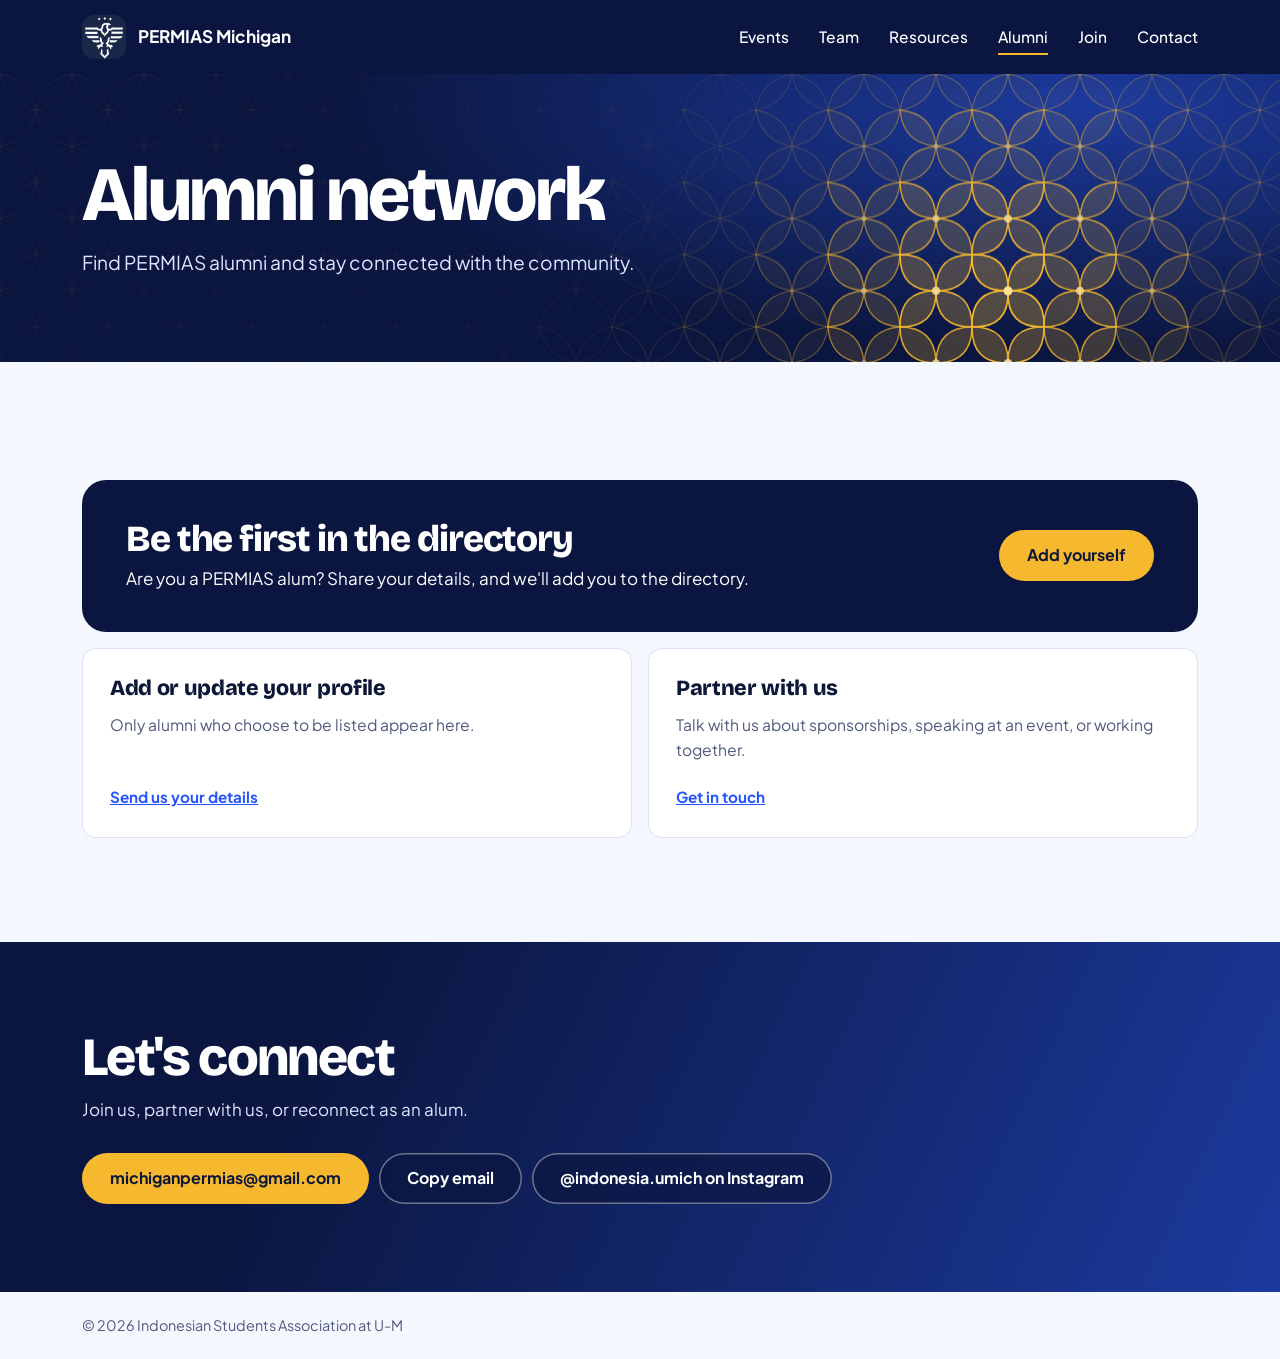
==== alumni.html @ 63d8edb1 "Use navy ICF card and add more banner photos Co-Authored-By: Claude Opus 5.5 <noreply@anthropic.com>" ====
<!doctype html>
<html lang="en">
<head>
<meta charset="utf-8">
<meta name="viewport" content="width=device-width, initial-scale=1">
<title>Alumni | PERMIAS Michigan</title>
<meta name="description" content="Find PERMIAS Michigan alumni and stay connected with the Indonesian Students Association at the University of Michigan.">
<link rel="canonical" href="https://permias-michigan.github.io/alumni.html">
<meta name="theme-color" content="#0B1640">
<meta property="og:type" content="website">
<meta property="og:site_name" content="PERMIAS Michigan">
<meta property="og:title" content="Alumni | PERMIAS Michigan">
<meta property="og:description" content="Find PERMIAS alumni and stay connected.">
<meta property="og:url" content="https://permias-michigan.github.io/alumni.html">
<meta property="og:image" content="https://permias-michigan.github.io/assets/og.jpg">
<meta property="og:image:width" content="1200">
<meta property="og:image:height" content="630">
<meta name="twitter:card" content="summary_large_image">
<link rel="icon" href="assets/favicon.png">
<link rel="preconnect" href="https://fonts.googleapis.com">
<link rel="preconnect" href="https://fonts.gstatic.com" crossorigin>
<link href="https://fonts.googleapis.com/css2?family=Bricolage+Grotesque:opsz,wght@12..96,600;12..96,800&family=Plus+Jakarta+Sans:wght@400;500;700&display=swap" rel="stylesheet">
<link rel="stylesheet" href="css/styles.css?v=20261104g">
</head>
<body data-page="alumni">
<a class="skip" href="#main">Skip to content</a>
<header id="bar" class="bar"></header>
<main id="main">
<section class="page-head" data-batik><div class="wrap"><h1>Alumni network</h1><p>Find PERMIAS alumni and stay connected with the community.</p></div></section>
<section class="wrap sec">
  <div id="alumni-tools" class="alumni-tools reveal">
    <label>Search<input id="alumni-search" type="search" placeholder="Name, field, company, or city"></label>
    <label>Graduation year<select id="alumni-year"><option value="">All years</option></select></label>
  </div>
  <p id="alumni-count" class="note" aria-live="polite"></p>
  <ul id="alumni-list" class="alumni-list"></ul>
  <div id="alumni-empty" class="join-row reveal" hidden>
    <div><h2>Be the first in the directory</h2><p>Are you a PERMIAS alum? Share your details, and we'll add you to the directory.</p></div>
    <a id="alumni-add-first" class="btn sun" href="#">Add yourself</a>
  </div>
  <div class="alumni-actions">
    <div class="res-card reveal"><h3>Add or update your profile</h3><p>Only alumni who choose to be listed appear here.</p><a id="alumni-add" class="c-go" href="#">Send us your details</a></div>
    <div class="res-card reveal"><h3>Partner with us</h3><p>Talk with us about sponsorships, speaking at an event, or working together.</p><a class="c-go" href="mailto:michiganpermias@gmail.com?subject=Partnering%20with%20PERMIAS%20Michigan">Get in touch</a></div>
  </div>
</section>
</main>
<footer id="site-foot"></footer>
<script src="js/content.js?v=20261104g"></script>
<script src="js/main.js?v=20261104g"></script>
</body>
</html>
---- css/styles.css ----
:root{--night:#0B1640;--navy:#142458;--blue:#2453FF;--gold:#F5B82E;--gold-ink:#8A6200;--paper:#F5F7FF;--line:#DDE3F5;--ink:#0D1738;--soft:#4F5A7E;--ease:cubic-bezier(.2,.75,.2,1);--batik:url("../assets/kawung.svg")}
@view-transition{navigation:auto}
*{box-sizing:border-box}
html{scroll-behavior:smooth;scroll-padding-top:90px}
body{margin:0;background:var(--paper);color:var(--ink);font:400 1.0625rem/1.6 "Plus Jakarta Sans",system-ui,sans-serif;overflow-x:hidden}
img{display:block;max-width:100%}
a{color:inherit}
[hidden]{display:none!important}
:focus-visible{outline:3px solid var(--gold);outline-offset:3px}
h1,h2,h3,p,ul,ol,blockquote,figure{margin:0;padding:0}
ul,ol{list-style:none}
h1,h2,h3,.c-year,.card strong,.lead,blockquote{font-family:"Bricolage Grotesque","Plus Jakarta Sans",sans-serif}
.wrap{position:relative;max-width:1180px;margin-inline:auto;padding-inline:32px}
.sec{padding-block:104px}
.spaced{margin-top:88px}
.skip{position:absolute;left:-999px;background:var(--gold);padding:10px 16px;z-index:9}
.skip:focus{left:8px;top:8px}
.reveal{transition:opacity .75s var(--ease) var(--d,0ms),transform .75s var(--ease) var(--d,0ms)}
.js .reveal:not(.in){opacity:0;transform:translateY(26px)}

.bar{position:sticky;top:0;z-index:5;color:#fff;background:var(--night);transition:background .3s,box-shadow .3s}
.bar.scrolled{background:#0B1640f5;backdrop-filter:blur(14px);-webkit-backdrop-filter:blur(14px);box-shadow:0 8px 28px #0b164033}
.progress{position:absolute;left:0;right:0;bottom:0;height:2px;background:var(--gold);transform:scaleX(0);transform-origin:left}
.bar-in{display:flex;align-items:center;justify-content:space-between;min-height:74px}
.brand{display:flex;align-items:center;gap:12px;font-weight:700;font-size:1.08rem;text-decoration:none}
.brand img{width:44px;height:44px;border-radius:12px;transition:transform .5s var(--ease)}
.brand:hover img{transform:rotate(-6deg) scale(1.06)}
nav{display:flex;gap:30px}
nav a{position:relative;padding:8px 0;text-decoration:none;font-weight:500;font-size:.97rem}
nav a::after{content:"";position:absolute;left:0;right:0;bottom:2px;height:2px;background:var(--gold);transform:scaleX(0);transform-origin:right;transition:transform .35s var(--ease)}
nav a:hover::after,nav a[aria-current=page]::after{transform:scaleX(1);transform-origin:left}
.menu{display:none;padding:8px 18px;border:1px solid #ffffff55;border-radius:99px;background:none;color:#fff;font:inherit;font-weight:500;cursor:pointer}

.btn{position:relative;display:inline-block;overflow:hidden;padding:15px 28px;border:0;border-radius:99px;font:700 1rem/1.3 "Plus Jakarta Sans",sans-serif;text-decoration:none;text-align:center;cursor:pointer;transition:transform .3s var(--ease),box-shadow .3s,background .3s}
.btn:hover{transform:translateY(-3px)}
.sun{background:var(--gold);color:var(--ink)}
.sun:hover{box-shadow:0 12px 30px #f5b82e55}
.ghost{background:#0B1640b3;color:#fff;box-shadow:inset 0 0 0 1.5px #ffffff66}
.ghost:hover{background:#fff;color:var(--night)}
.blue{background:var(--blue);color:#fff}

.batik{position:absolute;inset:0;width:100%;height:100%;pointer-events:none}
.hero{position:relative;overflow:hidden;background:radial-gradient(90% 120% at 85% 20%,#1C3A9E 0,var(--night) 62%);color:#fff;touch-action:pan-y}
.hero-in{display:flex;flex-direction:column;justify-content:center;min-height:calc(100vh - 74px);max-height:900px;padding-block:80px}
.hero h1,p.hero-sub{text-shadow:0 2px 22px #0b1640d9}
h1{font-size:clamp(3rem,7.6vw,6.4rem);line-height:.98;font-weight:800;letter-spacing:-.035em}
.ln{display:block;overflow:hidden;padding-bottom:.08em}
.ln>span{display:block;animation:up 1s var(--ease) both}
.ln:nth-child(2)>span{animation-delay:.1s}
.ln:nth-child(3)>span{animation-delay:.2s}
@keyframes up{from{transform:translateY(105%)}}
.hero-sub{animation:fade 1s var(--ease) .45s both}
@keyframes fade{from{opacity:0;transform:translateY(16px)}}
p.hero-sub{max-width:46ch;margin-top:26px;font-size:1.2rem;color:#DDE5FF}
.actions{display:flex;flex-wrap:wrap;gap:12px;margin-top:36px}

.marquee{overflow:hidden;background:var(--gold);color:var(--ink)}
.track{display:flex;width:max-content;animation:slide 34s linear infinite}
.marquee:hover .track{animation-play-state:paused}
.track>div{display:flex}
.track span{display:flex;align-items:center;gap:40px;padding:15px 0 15px 40px;font:600 1.15rem "Bricolage Grotesque",sans-serif;white-space:nowrap}
.track span::after{content:"";width:22px;height:22px;background:url("../assets/kawung-blue.svg") center/44px;border-radius:50%}
@keyframes slide{to{transform:translateX(-50%)}}

h2{font-size:clamp(2rem,4.2vw,3.4rem);line-height:1.05;font-weight:800;letter-spacing:-.03em;margin-bottom:30px}
.intro{display:grid;grid-template-columns:1fr 1.2fr;gap:60px;align-items:start}
.intro h2{margin:0}
.intro p{color:var(--soft)}
.spot{position:relative;isolation:isolate;transform:var(--tilt,none);transition:transform .25s ease-out,box-shadow .3s,border-color .3s,opacity .75s var(--ease),translate .75s}
.spot::before{content:"";position:absolute;inset:0;z-index:-1;border-radius:inherit;background:var(--batik) center/64px;opacity:0;transition:opacity .3s;-webkit-mask-image:radial-gradient(190px at var(--mx,50%) var(--my,50%),#000,transparent);mask-image:radial-gradient(190px at var(--mx,50%) var(--my,50%),#000,transparent)}
.spot:hover::before{opacity:.75}

.festival{background:var(--night);color:#fff}
.fest-head{margin-bottom:44px}
.fest-head h2{margin-bottom:10px}
.tag{display:inline-block;margin-bottom:16px;padding:5px 14px;border-radius:99px;box-shadow:inset 0 0 0 1px #ffffff55;color:#fff!important;font-weight:500!important;font-size:.9rem!important}
.fest-actions{display:flex;flex-wrap:wrap;gap:12px;margin-top:36px}
.fest-actions .btn{margin:0}
.fest-head p{color:var(--gold);font-weight:700;font-size:1.12rem}
.festival .btn{margin-top:36px}
.stepper{--on:var(--gold);--muted:#ffffff2e;--dim:#BCC8EE;--box:#ffffff0d}
.light .stepper{--on:var(--blue);--muted:var(--line);--dim:var(--soft);--box:#fff}
.steps{position:relative;display:flex;gap:0;overflow-x:auto;scrollbar-width:none;padding-top:8px}
.steps::-webkit-scrollbar{display:none}
.steps::before,.fill{content:"";position:absolute;left:10%;width:80%;top:17px;height:2px;background:var(--muted)}
.fill{z-index:1;background:var(--on);transform:scaleX(var(--p,0));transform-origin:left;transition:transform .6s var(--ease)}
.step{position:relative;z-index:2;flex:1 0 150px;padding:30px 12px 18px;border:0;background:none;color:inherit;font:inherit;text-align:center;cursor:pointer}
.step::before{content:"";position:absolute;left:50%;top:0;width:20px;height:20px;margin-left:-10px;border-radius:50%;background:var(--night);box-shadow:inset 0 0 0 2px var(--muted);transition:background .3s,box-shadow .3s,transform .3s var(--ease)}
.light .step::before{background:var(--paper)}
.step.done::before{background:var(--on);box-shadow:none}
.step[aria-selected=true]::before{transform:scale(1.35);box-shadow:0 0 0 6px color-mix(in srgb,var(--on) 25%,transparent)}
.step:hover::before{transform:scale(1.25)}
.step time{display:block;font-weight:700;font-size:.92rem;color:var(--on)}
.step span{display:block;margin-top:3px;font-weight:500;font-size:.95rem;line-height:1.3;color:var(--dim);transition:color .2s}
.step[aria-selected=true] span,.step:hover span{color:inherit}
.panel{margin-top:18px;padding:38px 42px;min-height:186px;border-radius:24px;background:var(--box);box-shadow:inset 0 0 0 1px var(--muted)}
.panel-in{animation:fade .5s var(--ease) both}
.panel h3{font-size:clamp(1.6rem,3vw,2.3rem);line-height:1.1;font-weight:800;letter-spacing:-.02em}
.where{margin:8px 0 10px;font-weight:700;color:var(--on)}
.light .where{color:var(--blue)}
.panel p:last-child{max-width:62ch;color:var(--dim)}

.page-head{position:relative;overflow:hidden;background:radial-gradient(90% 130% at 85% 10%,#1C3A9E 0,var(--night) 65%);color:#fff;touch-action:pan-y}
.page-head .wrap{padding-block:84px}
.page-head h1{max-width:18ch;font-size:clamp(2.7rem,6vw,5rem);animation:fade .9s var(--ease) both}
.page-head p{margin-top:14px;max-width:50ch;font-size:1.2rem;color:#DDE5FF;animation:fade .9s var(--ease) .12s both}
.page-head p:empty{display:none}
.back{display:inline-block;margin-bottom:18px;font-weight:700;color:var(--gold)}
.facts{display:flex;flex-wrap:wrap;gap:10px;margin-top:24px;animation:fade .9s var(--ease) .22s both}
.facts li{padding:7px 16px;border-radius:99px;background:#ffffff14;box-shadow:inset 0 0 0 1px #ffffff40;font-weight:500;font-size:.94rem}
.note{color:var(--soft)}
.past-head{margin:88px 0 30px}
.past-head h2{margin:0}
.filters{display:flex;flex-wrap:wrap;gap:8px}
.chip{padding:9px 18px;border:1px solid var(--line);border-radius:99px;background:#fff;color:var(--ink);font:500 .95rem "Plus Jakarta Sans",sans-serif;cursor:pointer;transition:background .25s,color .25s,border-color .25s}
.chip:hover{border-color:var(--blue)}
.chip[aria-pressed=true]{background:var(--night);border-color:var(--night);color:#fff}
.cards{display:grid;grid-template-columns:repeat(3,1fr);gap:18px}
.cards .wide{grid-column:span 2}
.cards .full{grid-column:1/-1}
.two-up{grid-template-columns:repeat(2,1fr)}
.two-up .card{min-height:190px}
.two-up .wide .card{min-height:320px}
.two-up li:not(.wide) .card strong{margin-top:auto}
.card{display:flex;flex-direction:column;height:100%;min-height:300px;padding:30px;border-radius:24px;background:#fff;box-shadow:inset 0 0 0 1px var(--line);text-decoration:none;overflow:hidden}
.card::before{background-image:url("../assets/kawung-blue.svg")}
.card:hover{box-shadow:inset 0 0 0 1px var(--blue),0 22px 50px #0b164022}
.wide .card{background:var(--night);color:#fff;box-shadow:none}
.wide .card::before{background-image:var(--batik)}
.wide .card::after{content:"";position:absolute;inset:0;z-index:-2;background:var(--batik) right center/96px;opacity:.16;-webkit-mask-image:linear-gradient(90deg,transparent 35%,#000);mask-image:linear-gradient(90deg,transparent 35%,#000)}
.full .card{min-height:230px}
.wide .c-year{color:var(--gold)}
.wide .c-go{color:var(--gold)}
.card img{width:calc(100% + 60px);max-width:none;margin:-30px -30px 22px;height:200px;object-fit:cover;transition:transform .6s var(--ease)}
.card:hover img{transform:scale(1.05)}
.c-year{font-size:3.2rem;font-weight:800;letter-spacing:-.04em;line-height:1;margin-bottom:auto;padding-bottom:30px;color:var(--blue)}
.card strong{font-size:1.35rem;line-height:1.18;font-weight:800;letter-spacing:-.015em;margin-bottom:8px}
.wide .card strong{font-size:2rem}
.c-sum{font-size:.98rem;opacity:.86}
.c-go{margin-top:14px;font-weight:700;font-size:.95rem;color:var(--blue);transition:transform .3s var(--ease)}
.card:hover .c-go{transform:translateX(6px)}
.lead{max-width:30ch;font-size:clamp(1.6rem,3.2vw,2.5rem);line-height:1.15;font-weight:600;letter-spacing:-.02em;margin-bottom:28px}
.pills{display:flex;flex-wrap:wrap;gap:10px}
.pills li{padding:9px 18px;border-radius:99px;background:#fff;box-shadow:inset 0 0 0 1px var(--line);font-weight:500;font-size:.96rem;transition:transform .3s var(--ease),box-shadow .3s}
.pills li:hover{transform:translateY(-3px);box-shadow:inset 0 0 0 1px var(--blue)}
blockquote{position:relative;overflow:hidden;margin-top:52px;padding:64px 56px;border-radius:24px;background:var(--night);color:#fff;font-size:clamp(1.7rem,3.8vw,3rem);line-height:1.1;font-weight:800;letter-spacing:-.025em}
cite{position:relative;z-index:1;display:block;margin-top:18px;font:500 .95rem/1.4 "Plus Jakarta Sans",sans-serif;letter-spacing:0;color:var(--gold)}
.gallery{display:grid;grid-template-columns:repeat(auto-fill,minmax(250px,1fr));gap:14px}
.gallery button{position:relative;display:block;width:100%;padding:0;border:0;background:none;cursor:zoom-in;border-radius:18px;overflow:hidden}
.gallery img{width:100%;aspect-ratio:4/3;object-fit:cover;transition:transform .6s var(--ease)}
.gallery button:hover img{transform:scale(1.06)}
.cap{position:absolute;left:10px;right:10px;bottom:10px;padding:6px 12px;border-radius:12px;background:#0b1640d9;color:#fff;font-size:.9rem;text-align:left;opacity:0;transform:translateY(6px);transition:opacity .3s,transform .3s}
.gallery button:hover .cap,.gallery button:focus-visible .cap{opacity:1;transform:none}
.viewer{width:min(1000px,94vw);max-height:94vh;padding:16px;border:0;border-radius:24px;background:#fff;color:var(--ink)}
.viewer[open]{animation:fade .35s var(--ease)}
.viewer::backdrop{background:#0B1640e8}
.viewer img{width:100%;max-height:72vh;object-fit:contain;border-radius:12px}
.swap{animation:fade .35s var(--ease)}
.viewer figcaption{margin-top:10px}
.v-ctl{display:flex;flex-wrap:wrap;gap:8px;margin-top:12px}
.v-ctl button{padding:9px 18px;border:1px solid var(--line);border-radius:99px;background:#fff;color:var(--ink);font:inherit;font-weight:500;cursor:pointer}
.v-ctl button:hover{border-color:var(--blue)}
.v-close{margin-left:auto}
.pager:empty{display:none}
.pager{display:flex;flex-wrap:wrap;gap:12px 28px;margin-top:72px;padding-top:26px;border-top:1px solid var(--line);font-weight:500}
.pager .next{margin-left:auto;font-weight:700;color:var(--blue)}
.people{display:grid;grid-template-columns:repeat(4,1fr);gap:18px}
.person{padding:18px 18px 24px;border-radius:24px;background:#fff;box-shadow:inset 0 0 0 1px var(--line)}
.person::before{background-image:url("../assets/kawung-blue.svg")}
.person:hover{box-shadow:inset 0 0 0 1px var(--blue),0 22px 50px #0b164022}
.avatar{position:relative;aspect-ratio:1;border-radius:16px;overflow:hidden;margin-bottom:16px;background:var(--night) var(--batik) center/72px;transition:background-size .7s var(--ease)}
.person:hover .avatar{background-size:92px}
.avatar img{width:100%;height:100%;object-fit:cover;transition:transform .6s var(--ease)}
.person:hover .avatar img{transform:scale(1.05)}
.person h3{font-size:1.35rem;line-height:1.2;font-weight:800;letter-spacing:-.015em}
.person .role{color:var(--blue);font-weight:700}
.person p{font-size:.95rem}
.join{display:flex;flex-direction:column;justify-content:flex-end;gap:6px;background:var(--night);color:#fff;box-shadow:none;padding:26px}
.join .btn{margin-top:14px}
.contact{position:relative;overflow:hidden;background:linear-gradient(115deg,var(--night) 25%,#1C3A9E);color:#fff;touch-action:pan-y}
.contact-in{display:flex;align-items:center;justify-content:space-between;gap:30px;flex-wrap:wrap;padding-block:88px}
.contact h2{margin-bottom:10px}
.contact p{color:#DDE5FF}
.contact-links{display:flex;flex-wrap:wrap;gap:10px}
.mail{overflow-wrap:anywhere}
.foot{padding-block:22px;color:var(--soft);font-size:.9rem}
.hero-photo{position:absolute;inset:0;width:100%;height:100%;object-fit:cover;animation:drift 18s ease-out both}
@keyframes drift{from{transform:scale(1.1)}}
.hero-shade{position:absolute;inset:0;background:linear-gradient(95deg,#0B1640f2 10%,#0B164099 50%,#0B164000 85%)}
.has-photo .batik{opacity:.28}
.wide .card img{height:340px;object-position:center 55%}
.paths-sec{padding-top:96px}
.paths{display:grid;grid-template-columns:repeat(3,1fr);gap:16px}
.path{position:relative;isolation:isolate;overflow:hidden;aspect-ratio:1;display:flex;flex-direction:column;padding:32px;border-radius:14px;background:var(--night);color:#fff;text-decoration:none;box-shadow:inset 0 0 0 1px #ffffff14;transition:background .35s,box-shadow .35s,translate .35s var(--ease),opacity .75s var(--ease) var(--d,0ms),transform .75s var(--ease) var(--d,0ms)}
.path::before{content:"";position:absolute;z-index:-1;inset:0;background:var(--batik) right bottom/76px;opacity:.55;-webkit-mask-image:radial-gradient(75% 75% at 100% 100%,#000,transparent);mask-image:radial-gradient(75% 75% at 100% 100%,#000,transparent);transition:opacity .4s,background-size .8s var(--ease)}
.path:hover,.path:focus-visible{background:var(--navy);translate:0 -6px;box-shadow:inset 0 0 0 1px var(--gold),0 22px 44px #0b164033}
.path:hover::before,.path:focus-visible::before{opacity:1;background-size:92px}
.path h3{font-size:clamp(1.7rem,2.6vw,2.2rem);line-height:1.08;font-weight:800;letter-spacing:-.025em;margin-bottom:12px}
.path p{max-width:28ch;font-size:1rem;color:#D7DFFA}
.go{margin-top:auto;font-weight:700;color:var(--gold);transition:transform .35s var(--ease)}
.path:hover .go{transform:translateX(6px)}
.team-filters{margin-bottom:56px}
.dept+.dept{margin-top:80px}
.dept-head{display:flex;flex-wrap:wrap;align-items:baseline;gap:6px 22px;margin-bottom:26px}
.dept-head h2{margin:0}
.dept-head p{color:var(--soft)}
.join-row{display:flex;flex-wrap:wrap;align-items:center;justify-content:space-between;gap:22px;margin-top:72px;padding:40px 44px;border-radius:24px;background:var(--night);color:#fff}
.join-row h2{margin-bottom:6px;font-size:clamp(1.6rem,3vw,2.3rem)}
.person{padding:0;overflow:hidden}
.person-btn{display:flex;flex-direction:column;align-items:flex-start;width:100%;height:100%;padding:14px 14px 20px;border:0;background:none;color:inherit;font:inherit;text-align:left;cursor:pointer}
.person-btn .avatar{width:100%;margin-bottom:14px}
.p-name{font:800 1.35rem/1.2 "Bricolage Grotesque",sans-serif;letter-spacing:-.015em}
.person-btn .role{color:var(--blue);font-weight:700;font-size:.92rem;line-height:1.35}
.p-deg{margin-top:4px;color:var(--soft);font-size:.92rem;line-height:1.4}
.p-go{margin-top:auto;padding-top:12px;font-weight:700;font-size:.92rem;color:var(--blue);transition:transform .3s var(--ease)}
.person:hover .p-go{transform:translateX(6px)}
.avatar{aspect-ratio:4/5;background-size:64px;background-position:center}
.pf-card:has(.pf-photo[hidden]){grid-template-columns:1fr;min-height:0;height:auto}
.profile{width:min(900px,94vw);max-height:92vh;padding:0;border:0;border-radius:24px;overflow:auto;background:#fff;color:var(--ink)}
.profile[open]{animation:fade .35s var(--ease)}
.profile::backdrop{background:#0B1640e8}
.pf-card{display:grid;grid-template-columns:minmax(0,5fr) minmax(0,6fr);min-height:460px}
.pf-photo{width:100%;height:100%;object-fit:cover;object-position:center top;background:var(--night)}
.pf-right{display:flex;flex-direction:column;padding:34px}
.pf-body{flex:1}
.pf-in{animation:fade .4s var(--ease) both}
.pf-in h2{margin-bottom:6px;font-size:clamp(2.2rem,5vw,3.2rem)}
.pf-in .role{color:var(--blue);font-weight:700}
.pf-deg{color:var(--soft)}
.pf-in dl{margin:22px 0}
.pf-in dt{margin-top:14px;font-weight:700}
.pf-in dd{margin:0;color:var(--soft)}
.pf-count{align-self:center;margin-left:6px;color:var(--soft);font-size:.92rem}
.stats{display:grid;grid-template-columns:repeat(3,1fr);margin-top:56px;border-block:1px solid var(--line)}
.stats li{padding:30px 28px;border-left:1px solid var(--line)}
.stats li:first-child{border-left:0;padding-left:0}
.stats b{display:block;font:800 clamp(2.6rem,5vw,4.2rem)/1 "Bricolage Grotesque",sans-serif;letter-spacing:-.04em;color:var(--blue)}
.stats span{display:block;margin-top:8px;color:var(--soft)}
.res-title{margin-top:72px}
.res-title:first-child{margin-top:0}
.res-title{scroll-margin-top:96px}
.res-grid{display:grid;grid-template-columns:repeat(3,1fr);gap:16px}
.res-card{display:flex;flex-direction:column;height:100%;min-height:230px;padding:28px;border-radius:14px;background:#fff;box-shadow:inset 0 0 0 1px var(--line);text-decoration:none}
.res-card::before{background-image:url("../assets/kawung-blue.svg")}
.res-card:hover{box-shadow:inset 0 0 0 1px var(--blue),0 18px 40px #0b164022}
.res-card h3{font-size:1.35rem;line-height:1.2;font-weight:800;letter-spacing:-.015em;margin-bottom:10px}
.res-card p{color:var(--soft);font-size:.98rem}
.res-card .c-go{margin-top:auto;padding-top:16px}
.res-card:hover .c-go{transform:translateX(6px)}
.ev-copy{max-width:62ch;margin-bottom:24px;color:var(--soft)}
.has-photo-panel{display:grid;grid-template-columns:1fr 1fr;gap:32px;align-items:center}
.panel-photo{width:100%;height:320px;object-fit:cover;border-radius:16px;animation:fade .5s var(--ease) both}
.dept{display:grid;grid-template-columns:230px minmax(0,1fr);gap:32px;padding-block:44px;border-top:1px solid var(--line)}
.dept+.dept{margin-top:0}
.dept:first-child{border-top:0;padding-top:0}
.dept-head{display:block;margin:0;position:sticky;top:96px;align-self:start}
.dept-head h2{font-size:1.65rem;line-height:1.15;letter-spacing:-.02em;margin-bottom:8px}
.dept-head p{font-size:.95rem;line-height:1.45}
.dept .people{grid-template-columns:repeat(3,minmax(0,1fr));gap:16px}
.profile{overflow:hidden}
.pf-card{height:min(620px,92vh)}
.pf-photo{min-height:0}
.pf-right{min-height:0}
.pf-body{min-height:0;overflow:auto;padding-right:8px}
.pf-right .v-ctl{padding-top:14px;border-top:1px solid var(--line)}
.pf-pro{color:var(--soft);font-size:.95rem;margin-bottom:6px}
.pf-bio{margin-top:16px;color:var(--ink);max-width:60ch}
.pf-clubs{display:flex;flex-wrap:wrap;gap:6px;margin-top:6px}
.pf-clubs li{padding:4px 12px;border-radius:99px;background:var(--paper);box-shadow:inset 0 0 0 1px var(--line);font-size:.9rem}
.c-tag{align-self:flex-start;margin-bottom:10px;padding:4px 12px;border-radius:99px;background:var(--paper);box-shadow:inset 0 0 0 1px var(--line);color:var(--ink);font-size:.85rem;font-weight:700}
.wide .c-tag{background:var(--gold);box-shadow:none}
.two-up li:not(.wide) .c-tag{margin-top:auto}
.two-up li:not(.wide) .card strong{margin-top:0}
.wide .card img{object-position:center 42%}
.speakers{display:grid;grid-template-columns:repeat(2,1fr);gap:16px}
.speakers li{padding:26px;border-radius:14px;background:#fff;box-shadow:inset 0 0 0 1px var(--line)}
.speakers h3{font-size:1.35rem;font-weight:800;letter-spacing:-.015em}
.speakers p{color:var(--soft);margin:4px 0 10px}
.speakers .c-go{display:inline-block;margin-top:0}
.res-btn{width:100%;border:0;font:inherit;color:inherit;text-align:left;cursor:pointer}
.g-dialog{width:min(820px,94vw);max-height:90vh;padding:32px;border:0;border-radius:20px;background:#fff;color:var(--ink);overflow:auto}
.g-dialog[open]{animation:fade .3s var(--ease)}
.g-dialog::backdrop{background:#0B1640e8}
.g-head{display:flex;align-items:center;justify-content:space-between;margin-bottom:22px}
.g-head h2{margin:0;font-size:clamp(1.5rem,4vw,2rem)}
.g-head{gap:12px}
.g-intro{margin:-10px 0 18px;color:var(--soft)}
.g-close{padding:8px 18px;border:1px solid var(--line);border-radius:99px;background:#fff;color:var(--ink);font:inherit;font-weight:500;cursor:pointer}
.g-list{display:grid;grid-template-columns:1fr 1fr;gap:26px}
.g-wide{grid-column:1/-1}
.g-list h4{margin:0 0 10px;font-size:1rem}
.g-list ul{display:grid;gap:8px}
.g-stores{grid-template-columns:repeat(2,1fr)}
#groups-dialog .g-stores{grid-template-columns:repeat(3,1fr)}
.g-list a{display:block;height:100%;padding:12px 14px;border-radius:10px;background:var(--paper);text-decoration:none;box-shadow:inset 0 0 0 1px var(--line)}
.g-list a:hover{box-shadow:inset 0 0 0 1px var(--blue)}
.g-list b{display:block;line-height:1.3}
.g-list span{display:block;margin-top:2px;color:var(--soft);font-size:.9rem;line-height:1.35}
.g-note{margin-top:10px;font-size:.88rem}
.c-year{font-size:clamp(1.5rem,2.4vw,1.9rem);letter-spacing:-.025em;line-height:1.15;padding-bottom:22px}
.next-band{background:#fff;border-bottom:1px solid var(--line)}
.next-in{display:flex;align-items:center;gap:32px;flex-wrap:wrap;padding-block:26px}
.next-num{display:flex;align-items:baseline;gap:8px;color:var(--blue)}
.next-num b{font:800 clamp(2.6rem,5vw,3.6rem)/1 "Bricolage Grotesque",sans-serif;letter-spacing:-.04em}
.next-num span{font-weight:700}
.next-text{flex:1 1 280px}
.next-kick{font-size:.9rem;font-weight:700;color:var(--gold-ink)}
.next-title{font:800 1.4rem/1.2 "Bricolage Grotesque",sans-serif;text-decoration:none}
.next-title:hover{text-decoration:underline}
.cal-links{display:flex;flex-wrap:wrap;gap:8px}
.btn.cal{padding:11px 18px;background:#fff;color:var(--ink);box-shadow:inset 0 0 0 1px var(--line);font-size:.92rem}
.btn.cal:hover{box-shadow:inset 0 0 0 1px var(--blue)}
#event-body>.cal-links{margin-bottom:24px}
.join-grid{display:grid;grid-template-columns:1fr 1.2fr;gap:60px}
.join-copy{max-width:42ch}
.join-form{display:grid;gap:18px;padding:30px;border-radius:14px;background:#fff;box-shadow:inset 0 0 0 1px var(--line)}
.join-form label,.alumni-tools label{display:grid;gap:6px;font-weight:700;font-size:.95rem}
.join-form input:not([type=checkbox]),.join-form select,.alumni-tools input,.alumni-tools select{width:100%;padding:11px 13px;border:1px solid #b9c3de;border-radius:8px;background:#fff;color:var(--ink);font:400 1rem "Plus Jakarta Sans",sans-serif}
.join-form fieldset{margin:0;padding:0;border:0;display:grid;gap:8px}
.join-form legend{margin-bottom:8px;font-weight:700;font-size:.95rem}
.join-form .check{display:flex;align-items:center;gap:9px;font-weight:400}
.join-form .check input{width:17px;height:17px;accent-color:var(--blue)}
.join-form .btn{justify-self:start}
.alumni-tools{display:grid;grid-template-columns:1fr 220px;gap:14px;margin-bottom:14px}
.alumni-list{display:grid;grid-template-columns:repeat(3,1fr);gap:16px;margin-top:14px}
.alum{padding:24px;border-radius:14px;background:#fff;box-shadow:inset 0 0 0 1px var(--line)}
.alum h3{font-size:1.25rem;font-weight:800}
.alum-meta{color:var(--blue);font-weight:700;font-size:.93rem}
.alum p{font-size:.95rem}
.alum .c-go{display:inline-block}
#alumni-empty{margin-top:0;margin-bottom:16px}
.alumni-actions{display:grid;grid-template-columns:1fr 1fr;gap:16px;margin-top:16px}
.alumni-actions .res-card{min-height:190px}
.alumni-actions .c-go{margin-top:auto;padding-top:14px}
.hero .hero-photo{opacity:0;transform:scale(1.03);animation:none;transition:opacity 1.6s ease,transform 8s linear}
.hero .hero-photo.on{opacity:1;transform:scale(1.09)}
.two-up .card img{height:230px}
.card.accent{background:var(--night);color:#fff;border:3px solid var(--gold);box-shadow:none}
.card.accent::before{background-image:var(--batik)}
.card.accent:hover{box-shadow:0 22px 50px #0b164040}
.card.accent .c-year,.card.accent .c-go{color:var(--gold)}
.card.accent .c-tag{background:var(--gold);box-shadow:none}
.card.accent img{width:calc(100% + 54px);margin:-27px -27px 22px}
@media (max-width:860px){
  .wrap{padding-inline:16px}
  .sec{padding-block:68px}
  .spaced{margin-top:64px}
  .menu{display:block}
  nav{display:none;position:absolute;left:0;right:0;top:100%;gap:0;background:var(--night);flex-direction:column;padding:6px 16px 16px;box-shadow:0 12px 24px #0b164040}
  nav.open{display:flex}
  nav a{padding:12px 0}
  nav a::after{display:none}
  nav a[aria-current=page]{color:var(--gold)}
  .hero-in{min-height:0;padding-block:72px 84px}
  .intro{grid-template-columns:1fr;gap:18px;margin-bottom:36px}
  .cards,.two-up{grid-template-columns:1fr}
  .dept{grid-template-columns:1fr;gap:18px;padding-block:32px}
  .dept-head{position:static}
  .dept .people{grid-template-columns:repeat(2,minmax(0,1fr));gap:12px}
  .has-photo-panel{grid-template-columns:1fr;gap:18px}
  .panel-photo{height:240px}
  .speakers{grid-template-columns:1fr}
  .next-in{gap:14px}
  .join-grid,.alumni-tools,.alumni-list,.alumni-actions{grid-template-columns:1fr}
  .join-grid{gap:26px}
  .join-form{padding:22px 18px}
  .res-grid{grid-template-columns:1fr}
  .g-dialog{padding:22px 18px}
  .g-list,.g-stores,#groups-dialog .g-stores{grid-template-columns:1fr}
  .res-card{min-height:0}
  .res-title{margin-top:52px}
  .stats{grid-template-columns:1fr}
  .stats li,.stats li:first-child{padding:20px 0;border-left:0;border-top:1px solid var(--line)}
  .stats li:first-child{border-top:0}
  .paths{grid-template-columns:1fr}
  .path{aspect-ratio:auto;min-height:250px;padding:26px 24px}
  .paths-sec{padding-top:68px}
  .join-row{padding:30px 24px;margin-top:56px}
  .dept+.dept{margin-top:60px}
  .cards .wide,.cards .full{grid-column:auto}
            .card{min-height:250px}
  .step{flex-basis:120px}
  .steps::before,.fill{left:60px;width:480px}
  .panel{padding:26px 22px;min-height:210px}
  blockquote{padding:40px 26px}
  .people{grid-template-columns:repeat(2,1fr);gap:12px}
  .profile{overflow:auto}
  .pf-card{grid-template-columns:1fr;min-height:0;height:auto}
  .pf-body{overflow:visible;padding-right:0}
  .pf-photo{height:340px;object-position:center 60%}
  .v-close{margin-left:0}
  .pf-right{padding:24px 20px}
  .page-head .wrap{padding-block:56px}
  .pager .next{margin-left:0}
  .contact-in{padding-block:64px}
  .past-head{margin-top:64px}
}
@media (prefers-reduced-motion:reduce){
  html{scroll-behavior:auto}
  @view-transition{navigation:none}
  *,*::before,*::after{animation:none!important;transition:none!important}
  .track{flex-wrap:wrap;width:auto}
  .track>div:last-child{display:none}
}

blockquote{isolation:isolate}
blockquote .batik{z-index:-1}
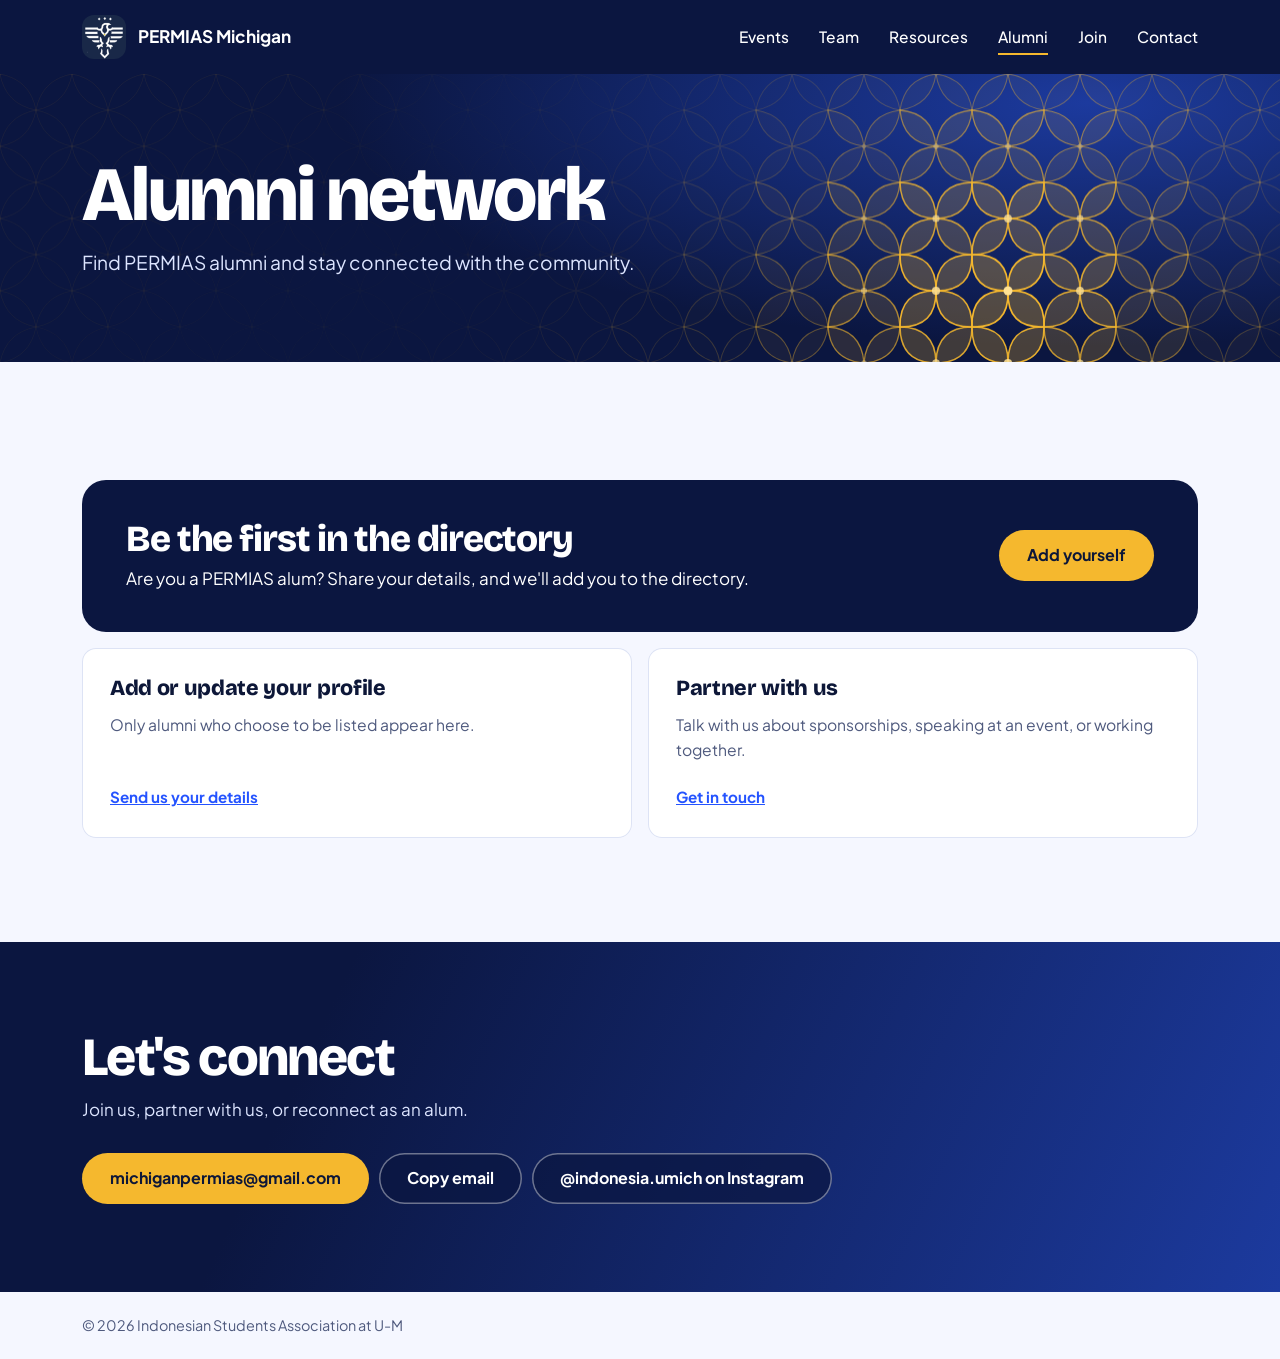
==== commit df366d72: "Use Viola's chosen banner photos Co-Authored-By: Claude Opus 5.5 <noreply@anthropic.com> Claude-Sess" ====
--- a/alumni.html
+++ b/alumni.html
@@ -20,7 +20,7 @@
 <link rel="preconnect" href="https://fonts.googleapis.com">
 <link rel="preconnect" href="https://fonts.gstatic.com" crossorigin>
 <link href="https://fonts.googleapis.com/css2?family=Bricolage+Grotesque:opsz,wght@12..96,600;12..96,800&family=Plus+Jakarta+Sans:wght@400;500;700&display=swap" rel="stylesheet">
-<link rel="stylesheet" href="css/styles.css?v=20261104g">
+<link rel="stylesheet" href="css/styles.css?v=20261104h">
 </head>
 <body data-page="alumni">
 <a class="skip" href="#main">Skip to content</a>
@@ -45,7 +45,7 @@
 </section>
 </main>
 <footer id="site-foot"></footer>
-<script src="js/content.js?v=20261104g"></script>
-<script src="js/main.js?v=20261104g"></script>
+<script src="js/content.js?v=20261104h"></script>
+<script src="js/main.js?v=20261104h"></script>
 </body>
 </html>
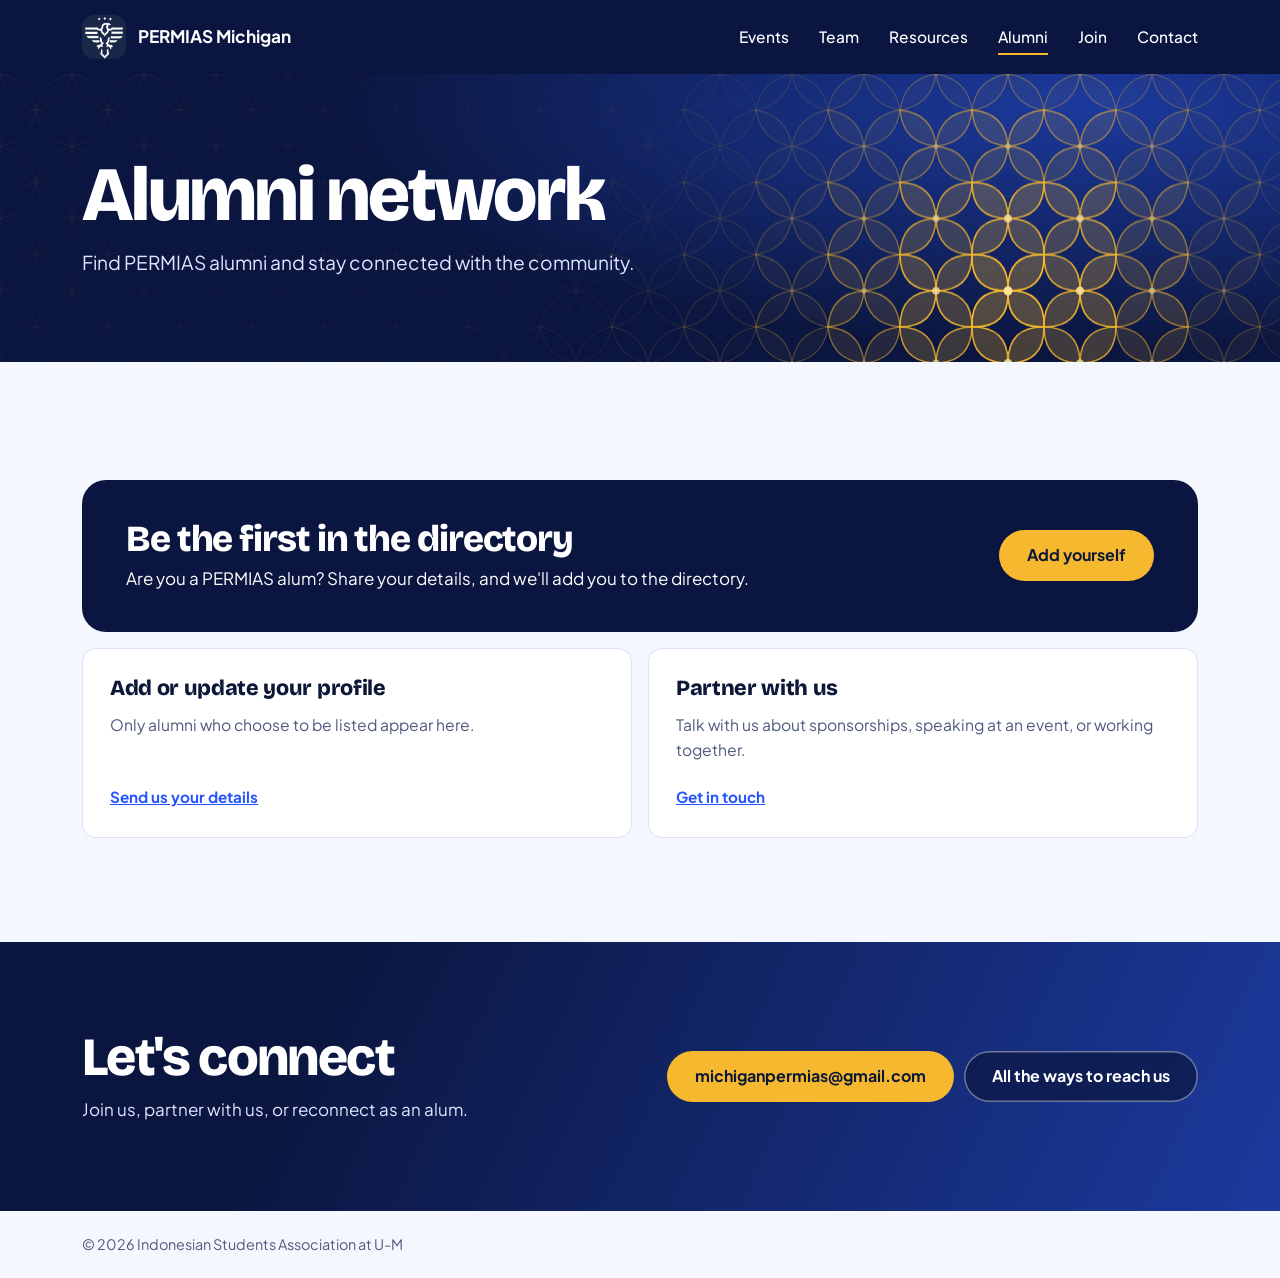
==== commit 76fd30e3: "Add a Contact page with email and social links Co-Authored-By: Claude Opus 5.5 <noreply@anthropic.co" ====
--- a/alumni.html
+++ b/alumni.html
@@ -20,7 +20,7 @@
 <link rel="preconnect" href="https://fonts.googleapis.com">
 <link rel="preconnect" href="https://fonts.gstatic.com" crossorigin>
 <link href="https://fonts.googleapis.com/css2?family=Bricolage+Grotesque:opsz,wght@12..96,600;12..96,800&family=Plus+Jakarta+Sans:wght@400;500;700&display=swap" rel="stylesheet">
-<link rel="stylesheet" href="css/styles.css?v=20261104h">
+<link rel="stylesheet" href="css/styles.css?v=20261105a">
 </head>
 <body data-page="alumni">
 <a class="skip" href="#main">Skip to content</a>
@@ -45,7 +45,7 @@
 </section>
 </main>
 <footer id="site-foot"></footer>
-<script src="js/content.js?v=20261104h"></script>
-<script src="js/main.js?v=20261104h"></script>
+<script src="js/content.js?v=20261105a"></script>
+<script src="js/main.js?v=20261105a"></script>
 </body>
 </html>
--- a/css/styles.css
+++ b/css/styles.css
@@ -405,3 +405,22 @@
 
 blockquote{isolation:isolate}
 blockquote .batik{z-index:-1}
+.reach-mail{position:relative;overflow:hidden;display:flex;align-items:center;justify-content:space-between;gap:30px;flex-wrap:wrap;padding:44px;border-radius:28px;background:linear-gradient(115deg,var(--night) 25%,#1C3A9E);color:#fff}
+.reach-mail>div{position:relative;min-width:0}
+.reach-mail p{margin-top:8px;color:#DDE5FF}
+.reach-address{display:inline-block;margin-top:18px;color:var(--gold);font-family:"Bricolage Grotesque",sans-serif;font-weight:800;font-size:clamp(1.25rem,3.4vw,2.2rem);letter-spacing:-.015em;overflow-wrap:anywhere}
+.reach-actions{display:flex;flex-wrap:wrap;gap:10px}
+.reach-sec{padding-top:0}
+.reach-sec h2{margin-bottom:24px}
+.reach-grid{display:grid;grid-template-columns:repeat(2,1fr);gap:16px}
+.reach-tile{display:flex;flex-direction:column;padding:28px;border-radius:22px;background:#fff;box-shadow:inset 0 0 0 1px var(--line);color:var(--ink);text-decoration:none;transition:box-shadow .25s,transform .25s var(--ease)}
+.reach-tile:hover,.reach-tile:focus-visible{box-shadow:inset 0 0 0 2px var(--blue);transform:translateY(-3px)}
+.reach-tile strong{font-family:"Bricolage Grotesque",sans-serif;font-size:1.6rem;font-weight:800;letter-spacing:-.015em}
+.reach-handle{margin-top:4px;font-weight:700;color:var(--blue);overflow-wrap:anywhere}
+.reach-note{margin-top:12px;color:var(--soft)}
+.reach-list{border-top:1px solid var(--line)}
+.reach-list a{display:flex;justify-content:space-between;gap:8px 24px;flex-wrap:wrap;padding:20px 4px;border-bottom:1px solid var(--line);color:var(--ink);text-decoration:none;transition:padding .25s var(--ease),color .2s}
+.reach-list a:hover,.reach-list a:focus-visible{padding-left:12px;color:var(--blue)}
+.reach-list b{font-size:1.1rem}
+.reach-list span{color:var(--soft)}
+@media (max-width:700px){.reach-mail{padding:30px 24px}.reach-grid{grid-template-columns:1fr}.reach-list a{flex-direction:column}}
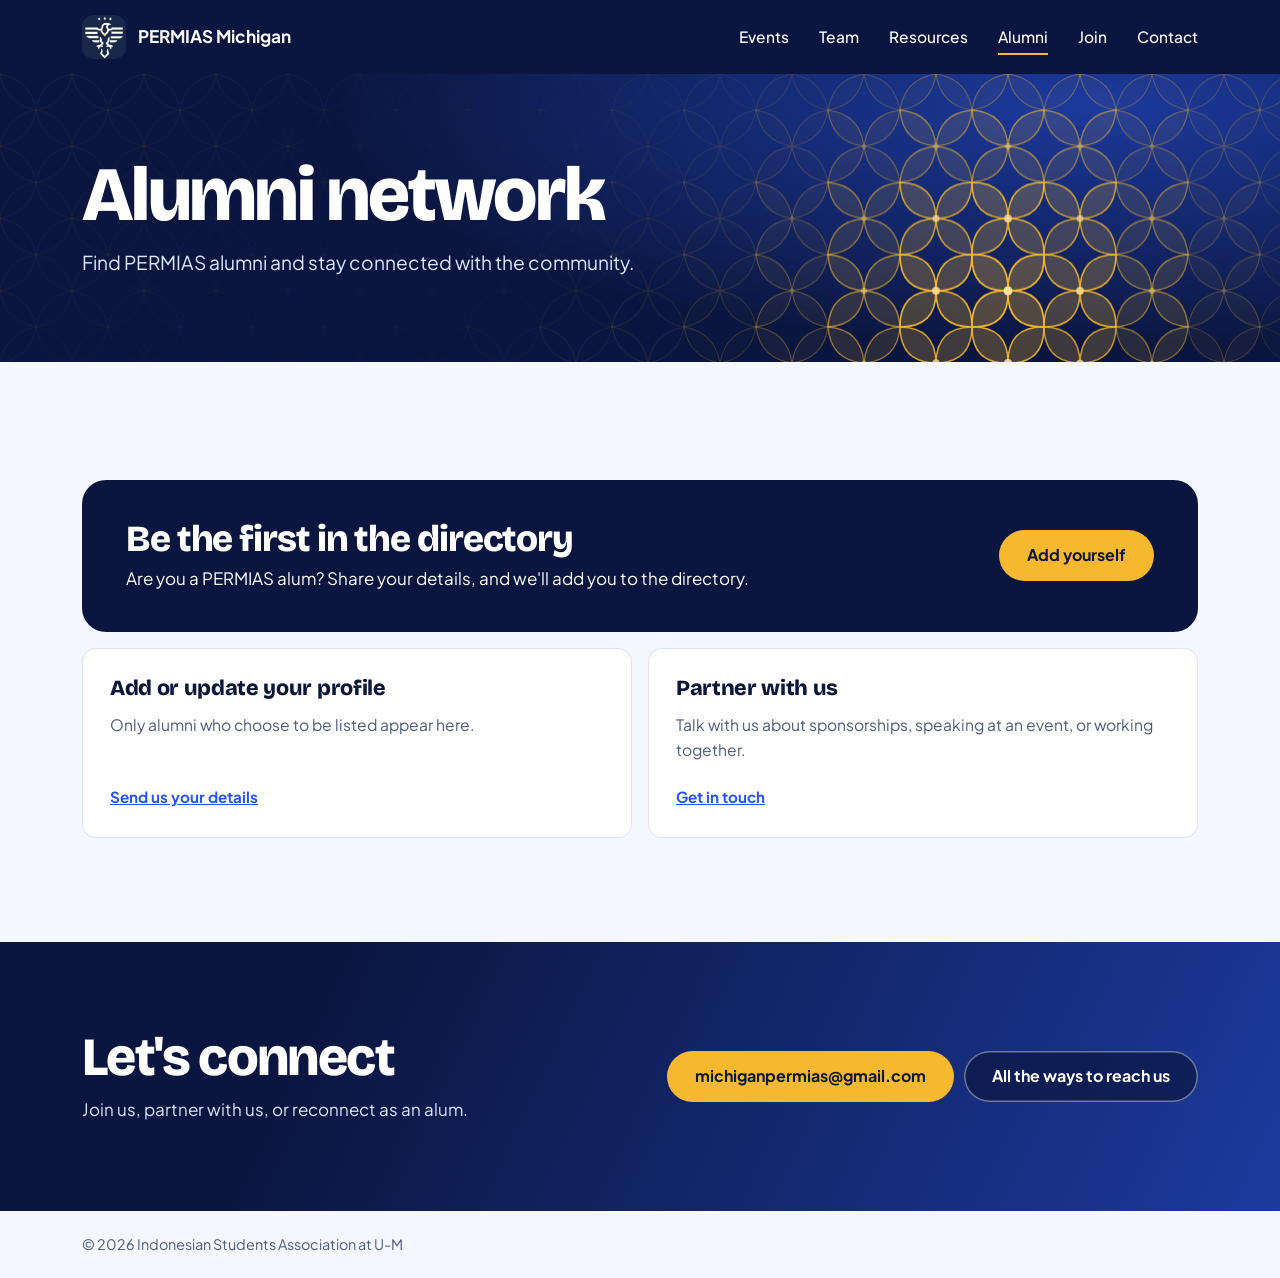
==== commit f0f2c908: "Redesign the Contact page to be more interactive Co-Authored-By: Claude Opus 5.5 <noreply@anthropic." ====
--- a/alumni.html
+++ b/alumni.html
@@ -20,7 +20,7 @@
 <link rel="preconnect" href="https://fonts.googleapis.com">
 <link rel="preconnect" href="https://fonts.gstatic.com" crossorigin>
 <link href="https://fonts.googleapis.com/css2?family=Bricolage+Grotesque:opsz,wght@12..96,600;12..96,800&family=Plus+Jakarta+Sans:wght@400;500;700&display=swap" rel="stylesheet">
-<link rel="stylesheet" href="css/styles.css?v=20261105a">
+<link rel="stylesheet" href="css/styles.css?v=20261105c">
 </head>
 <body data-page="alumni">
 <a class="skip" href="#main">Skip to content</a>
@@ -45,7 +45,7 @@
 </section>
 </main>
 <footer id="site-foot"></footer>
-<script src="js/content.js?v=20261105a"></script>
-<script src="js/main.js?v=20261105a"></script>
+<script src="js/content.js?v=20261105c"></script>
+<script src="js/main.js?v=20261105c"></script>
 </body>
 </html>
--- a/css/styles.css
+++ b/css/styles.css
@@ -405,22 +405,55 @@
 
 blockquote{isolation:isolate}
 blockquote .batik{z-index:-1}
-.reach-mail{position:relative;overflow:hidden;display:flex;align-items:center;justify-content:space-between;gap:30px;flex-wrap:wrap;padding:44px;border-radius:28px;background:linear-gradient(115deg,var(--night) 25%,#1C3A9E);color:#fff}
-.reach-mail>div{position:relative;min-width:0}
-.reach-mail p{margin-top:8px;color:#DDE5FF}
-.reach-address{display:inline-block;margin-top:18px;color:var(--gold);font-family:"Bricolage Grotesque",sans-serif;font-weight:800;font-size:clamp(1.25rem,3.4vw,2.2rem);letter-spacing:-.015em;overflow-wrap:anywhere}
-.reach-actions{display:flex;flex-wrap:wrap;gap:10px}
-.reach-sec{padding-top:0}
-.reach-sec h2{margin-bottom:24px}
-.reach-grid{display:grid;grid-template-columns:repeat(2,1fr);gap:16px}
-.reach-tile{display:flex;flex-direction:column;padding:28px;border-radius:22px;background:#fff;box-shadow:inset 0 0 0 1px var(--line);color:var(--ink);text-decoration:none;transition:box-shadow .25s,transform .25s var(--ease)}
-.reach-tile:hover,.reach-tile:focus-visible{box-shadow:inset 0 0 0 2px var(--blue);transform:translateY(-3px)}
-.reach-tile strong{font-family:"Bricolage Grotesque",sans-serif;font-size:1.6rem;font-weight:800;letter-spacing:-.015em}
-.reach-handle{margin-top:4px;font-weight:700;color:var(--blue);overflow-wrap:anywhere}
-.reach-note{margin-top:12px;color:var(--soft)}
-.reach-list{border-top:1px solid var(--line)}
-.reach-list a{display:flex;justify-content:space-between;gap:8px 24px;flex-wrap:wrap;padding:20px 4px;border-bottom:1px solid var(--line);color:var(--ink);text-decoration:none;transition:padding .25s var(--ease),color .2s}
-.reach-list a:hover,.reach-list a:focus-visible{padding-left:12px;color:var(--blue)}
-.reach-list b{font-size:1.1rem}
-.reach-list span{color:var(--soft)}
-@media (max-width:700px){.reach-mail{padding:30px 24px}.reach-grid{grid-template-columns:1fr}.reach-list a{flex-direction:column}}
+.sr{position:absolute;width:1px;height:1px;overflow:hidden;clip-path:inset(50%)}
+.talk{background:var(--night);color:#fff}
+.talk-hero{position:relative;overflow:hidden;background:radial-gradient(90% 120% at 85% 0,#1C3A9E 0,var(--night) 68%);touch-action:pan-y}
+.talk-hero::after{content:"";position:absolute;inset:auto 0 0;height:130px;background:linear-gradient(transparent,var(--night));pointer-events:none}
+.talk-hero .wrap{position:relative;z-index:1;padding-block:96px 76px}
+.talk-hero h1{font-size:clamp(3.4rem,10vw,8rem);line-height:.95;animation:fade .9s var(--ease) both}
+.talk-hero>.wrap>p:not(.talk-hint){margin-top:18px;max-width:46ch;font-size:1.2rem;color:#DDE5FF;animation:fade .9s var(--ease) .1s both}
+.talk-email{display:block;position:relative;max-width:100%;margin-top:46px;padding:0;border:0;background:none;color:var(--gold);font:800 clamp(1.3rem,6vw,4.6rem)/1.1 "Bricolage Grotesque",sans-serif;letter-spacing:-.025em;text-align:left;cursor:copy;animation:fade .9s var(--ease) .2s both}
+.talk-email span{position:relative;display:inline-block;padding-bottom:10px}
+.talk-email span::after{content:"";position:absolute;left:0;right:0;bottom:0;height:4px;border-radius:4px;background:var(--gold);transform:scaleX(.12);transform-origin:left;transition:transform .5s var(--ease)}
+.talk-email:hover span::after,.talk-email:focus-visible span::after,.talk-email.copied span::after{transform:scaleX(1)}
+.talk-email.copied{color:#fff}
+.talk-email.copied span::after{background:#fff}
+.talk-hint{margin-top:12px;color:#BCC8EE;font-weight:500}
+.talk-write{display:grid;grid-template-columns:minmax(0,1fr) minmax(0,1.15fr);gap:56px;align-items:center;padding-block:88px}
+.talk-ask h2{margin-bottom:26px;color:#fff}
+.talk-chips{display:flex;flex-wrap:wrap;gap:10px}
+.chip{padding:13px 20px;border:0;border-radius:99px;background:#ffffff14;box-shadow:inset 0 0 0 1px #ffffff40;color:#fff;font:700 1rem "Plus Jakarta Sans",sans-serif;cursor:pointer;transition:background .2s,color .2s,transform .25s var(--ease)}
+.chip:hover{background:#ffffff26;transform:translateY(-2px)}
+.chip[aria-pressed="true"]{background:var(--gold);box-shadow:none;color:var(--night)}
+.letter{padding:30px 32px;border-radius:26px;background:#fff;color:var(--ink);box-shadow:0 30px 70px #00000055;transform:rotate(1deg);transition:transform .5s var(--ease)}
+.letter:hover,.letter:focus-within{transform:none}
+.letter-line{display:grid;grid-template-columns:72px minmax(0,1fr);gap:8px;padding:11px 0;border-bottom:1px solid var(--line)}
+.letter-line span{color:var(--soft)}
+.letter-line b{overflow-wrap:anywhere}
+.flip{animation:fade .45s var(--ease) both}
+.letter-msg{display:block;margin-top:14px}
+.letter-msg textarea{display:block;width:100%;min-height:150px;padding:6px 0;border:0;background:none;color:var(--ink);font:inherit;line-height:1.55;resize:vertical}
+.letter-msg textarea:focus,.letter-name input:focus{outline:none}
+.letter-name{display:grid;grid-template-columns:72px minmax(0,1fr);gap:8px;align-items:center;padding:11px 0;border-top:1px solid var(--line);color:var(--soft)}
+.letter-name input{min-width:0;padding:0;border:0;background:none;color:var(--ink);font:700 1rem "Plus Jakarta Sans",sans-serif}
+.letter:focus-within{box-shadow:0 30px 70px #00000055,0 0 0 3px var(--gold)}
+.letter-foot{display:flex;align-items:center;flex-wrap:wrap;gap:12px 16px;margin-top:14px}
+.letter-foot small{color:var(--soft);font-size:.92rem}
+.talk-social{padding-block:0 96px}
+.talk-social h2{margin-bottom:26px;color:#fff}
+.social-rows{border-top:1px solid #ffffff33}
+.social-row{position:relative;display:flex;align-items:center;justify-content:space-between;gap:12px 32px;padding:26px 8px;border-bottom:1px solid #ffffff33;color:#fff;text-decoration:none;overflow:hidden;isolation:isolate;transition:color .25s,padding .45s var(--ease)}
+.social-row::before{content:"";position:absolute;inset:0;z-index:-1;background:var(--gold);transform:scaleX(0);transform-origin:left;transition:transform .5s var(--ease)}
+.social-row:hover,.social-row:focus-visible{color:var(--night);padding-inline:26px}
+.social-row:hover::before,.social-row:focus-visible::before{transform:scaleX(1)}
+.social-row strong{font:800 clamp(2rem,6vw,4.4rem)/1 "Bricolage Grotesque",sans-serif;letter-spacing:-.03em}
+.social-meta{display:flex;flex-direction:column;align-items:flex-end;gap:2px;text-align:right}
+.social-meta span{color:#BCC8EE;transition:color .25s}
+.social-row:hover .social-meta span,.social-row:focus-visible .social-meta span{color:var(--night)}
+.social-thumb{display:none}
+.social-float{position:fixed;left:0;top:0;z-index:20;width:300px;height:200px;object-fit:cover;border-radius:18px;box-shadow:0 24px 60px #00000066;opacity:0;pointer-events:none;transition:opacity .25s}
+.social-float.on{opacity:1}
+@media (hover:none),(max-width:700px){.social-row{display:grid;grid-template-columns:minmax(0,1fr) 92px;gap:4px 16px;padding:20px 4px}.social-row:hover,.social-row:focus-visible{padding-inline:12px}.social-row strong{font-size:clamp(1.8rem,8vw,3rem)}.social-meta{grid-area:2/1;align-items:flex-start;text-align:left}.social-meta span{display:none}.social-thumb{display:block;grid-area:1/2/3/3;width:92px;height:68px;object-fit:cover;border-radius:12px}}
+@media (max-width:480px){.letter-line,.letter-name{grid-template-columns:62px minmax(0,1fr);gap:8px}.letter-line b{font-size:.9rem}}
+@media (max-width:860px){.talk-write{grid-template-columns:1fr;gap:34px;padding-block:60px}.letter{transform:none;padding:24px 22px}.talk-hero .wrap{padding-block:64px 52px}.talk-social{padding-bottom:64px}}
+@media (prefers-reduced-motion:reduce){.letter,.chip,.social-row,.social-row::before,.talk-email span::after{transition:none}.letter{transform:none}}
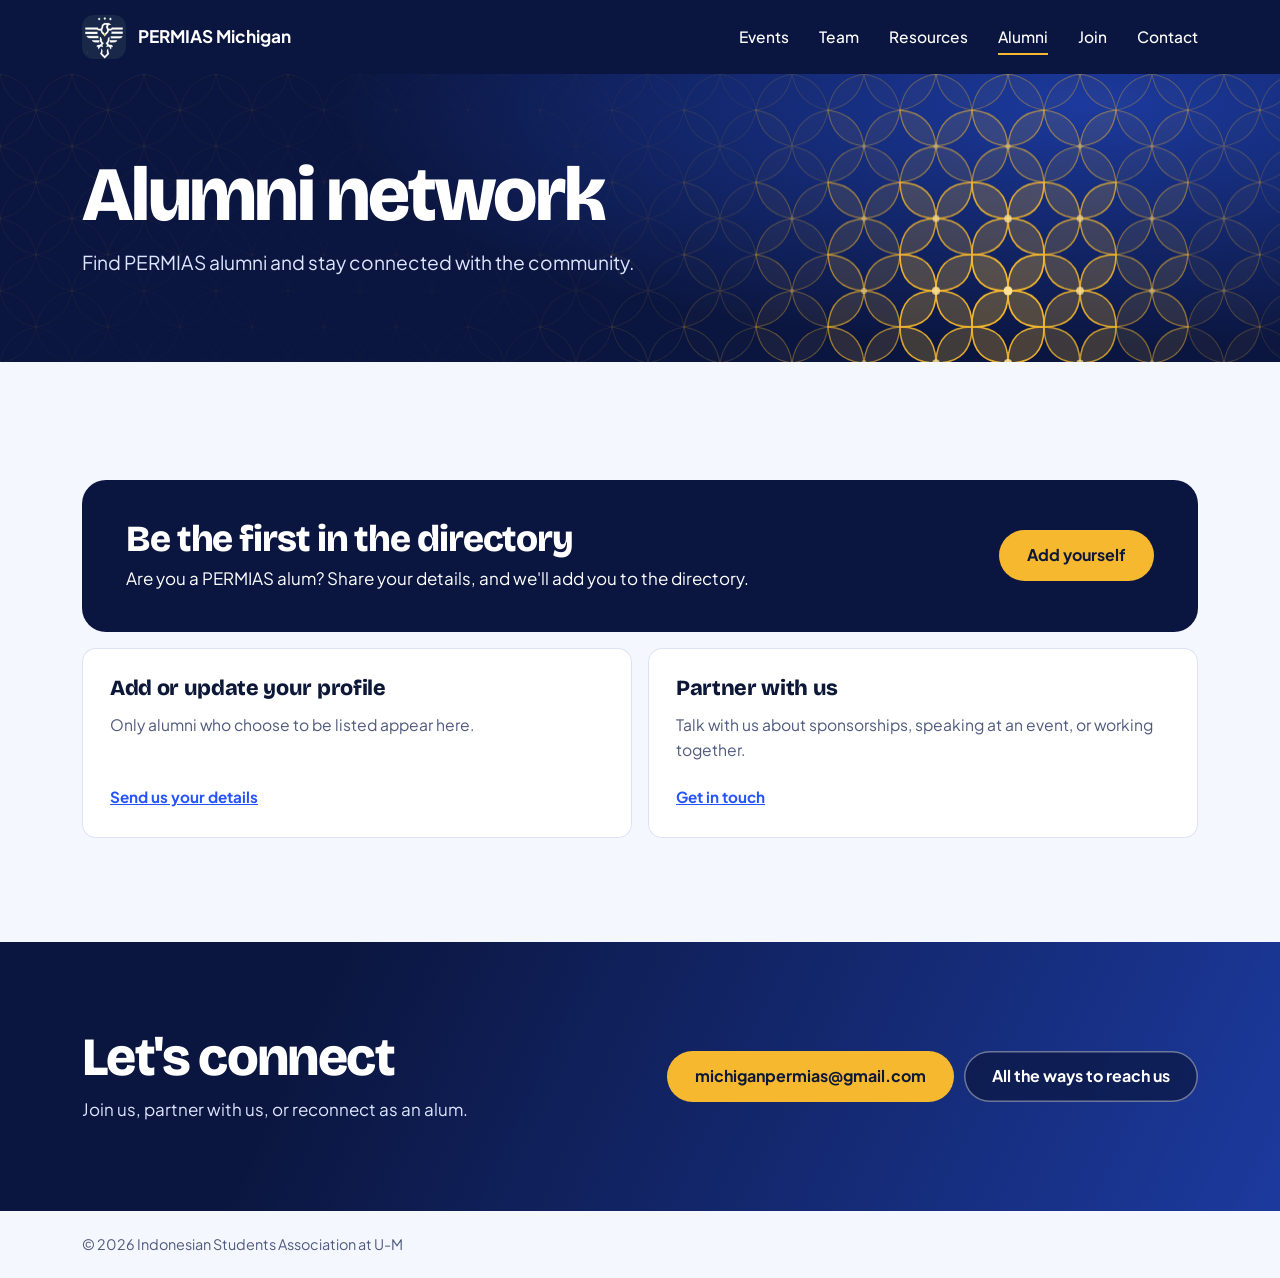
==== commit 469f8eae: "Add November upcoming events Co-Authored-By: Claude Opus 5.5 <noreply@anthropic.com> Claude-Session:" ====
--- a/alumni.html
+++ b/alumni.html
@@ -20,7 +20,7 @@
 <link rel="preconnect" href="https://fonts.googleapis.com">
 <link rel="preconnect" href="https://fonts.gstatic.com" crossorigin>
 <link href="https://fonts.googleapis.com/css2?family=Bricolage+Grotesque:opsz,wght@12..96,600;12..96,800&family=Plus+Jakarta+Sans:wght@400;500;700&display=swap" rel="stylesheet">
-<link rel="stylesheet" href="css/styles.css?v=20261105c">
+<link rel="stylesheet" href="css/styles.css?v=20261106a">
 </head>
 <body data-page="alumni">
 <a class="skip" href="#main">Skip to content</a>
@@ -45,7 +45,7 @@
 </section>
 </main>
 <footer id="site-foot"></footer>
-<script src="js/content.js?v=20261105c"></script>
-<script src="js/main.js?v=20261105c"></script>
+<script src="js/content.js?v=20261106a"></script>
+<script src="js/main.js?v=20261106a"></script>
 </body>
 </html>
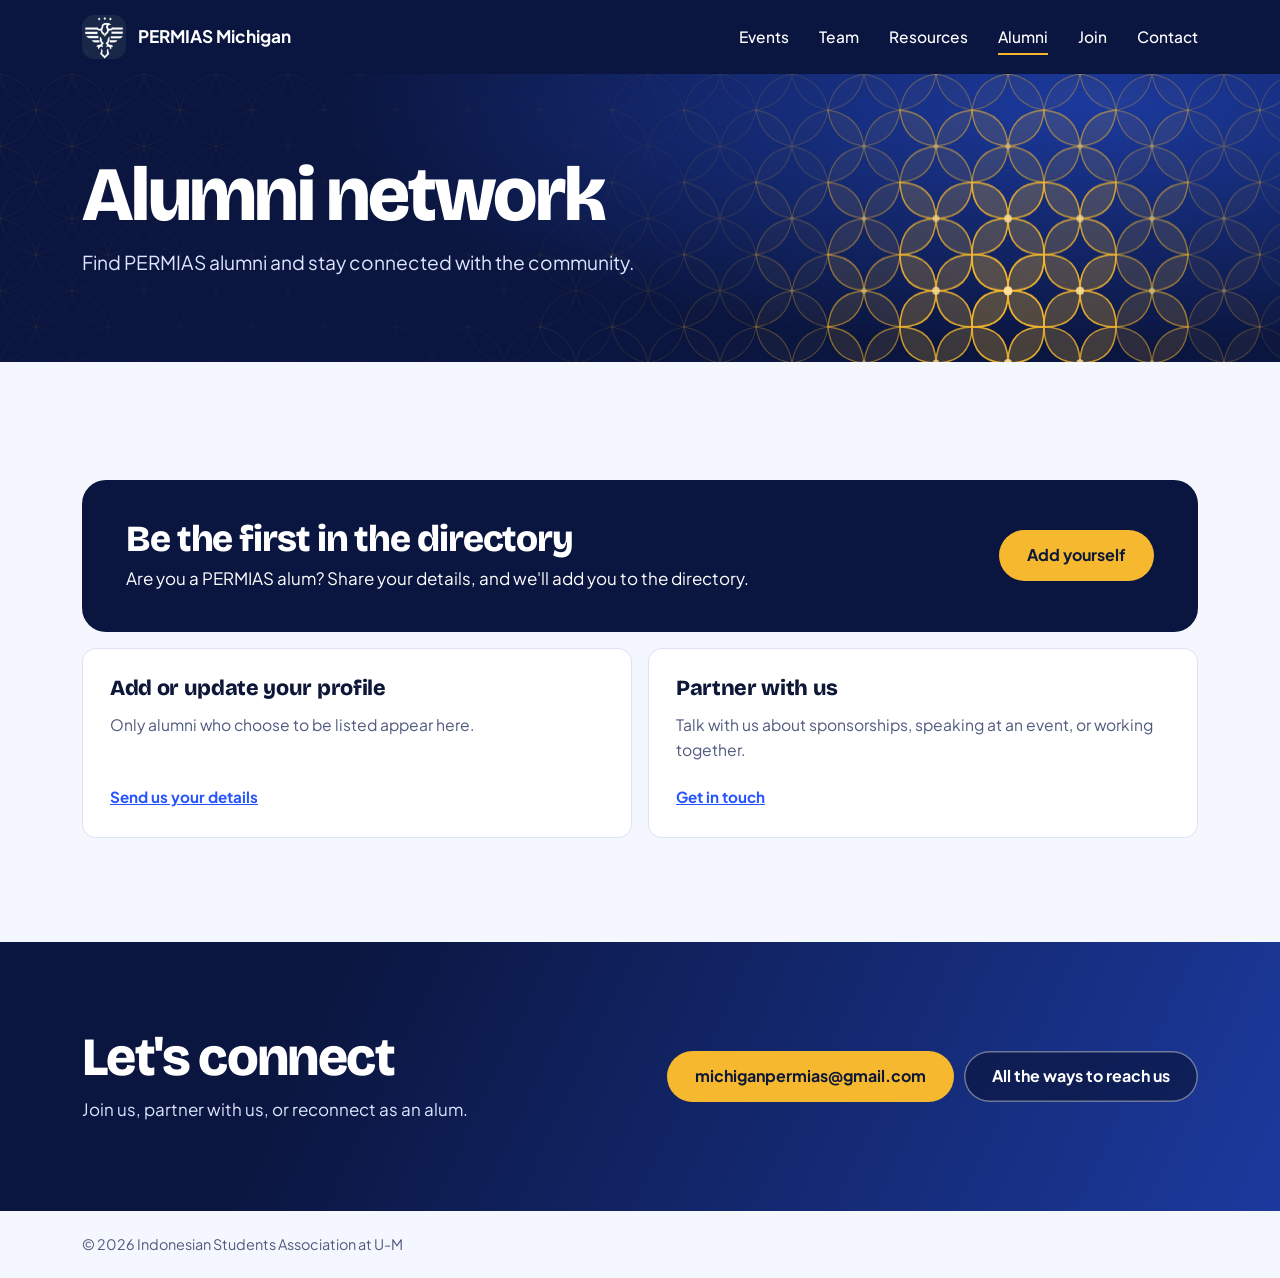
==== commit 38cfd0d4: "Add SEA Mixer time and description Co-Authored-By: Claude Opus 5.5 <noreply@anthropic.com> Claude-Se" ====
--- a/alumni.html
+++ b/alumni.html
@@ -20,7 +20,7 @@
 <link rel="preconnect" href="https://fonts.googleapis.com">
 <link rel="preconnect" href="https://fonts.gstatic.com" crossorigin>
 <link href="https://fonts.googleapis.com/css2?family=Bricolage+Grotesque:opsz,wght@12..96,600;12..96,800&family=Plus+Jakarta+Sans:wght@400;500;700&display=swap" rel="stylesheet">
-<link rel="stylesheet" href="css/styles.css?v=20261106a">
+<link rel="stylesheet" href="css/styles.css?v=20261106b">
 </head>
 <body data-page="alumni">
 <a class="skip" href="#main">Skip to content</a>
@@ -45,7 +45,7 @@
 </section>
 </main>
 <footer id="site-foot"></footer>
-<script src="js/content.js?v=20261106a"></script>
-<script src="js/main.js?v=20261106a"></script>
+<script src="js/content.js?v=20261106b"></script>
+<script src="js/main.js?v=20261106b"></script>
 </body>
 </html>
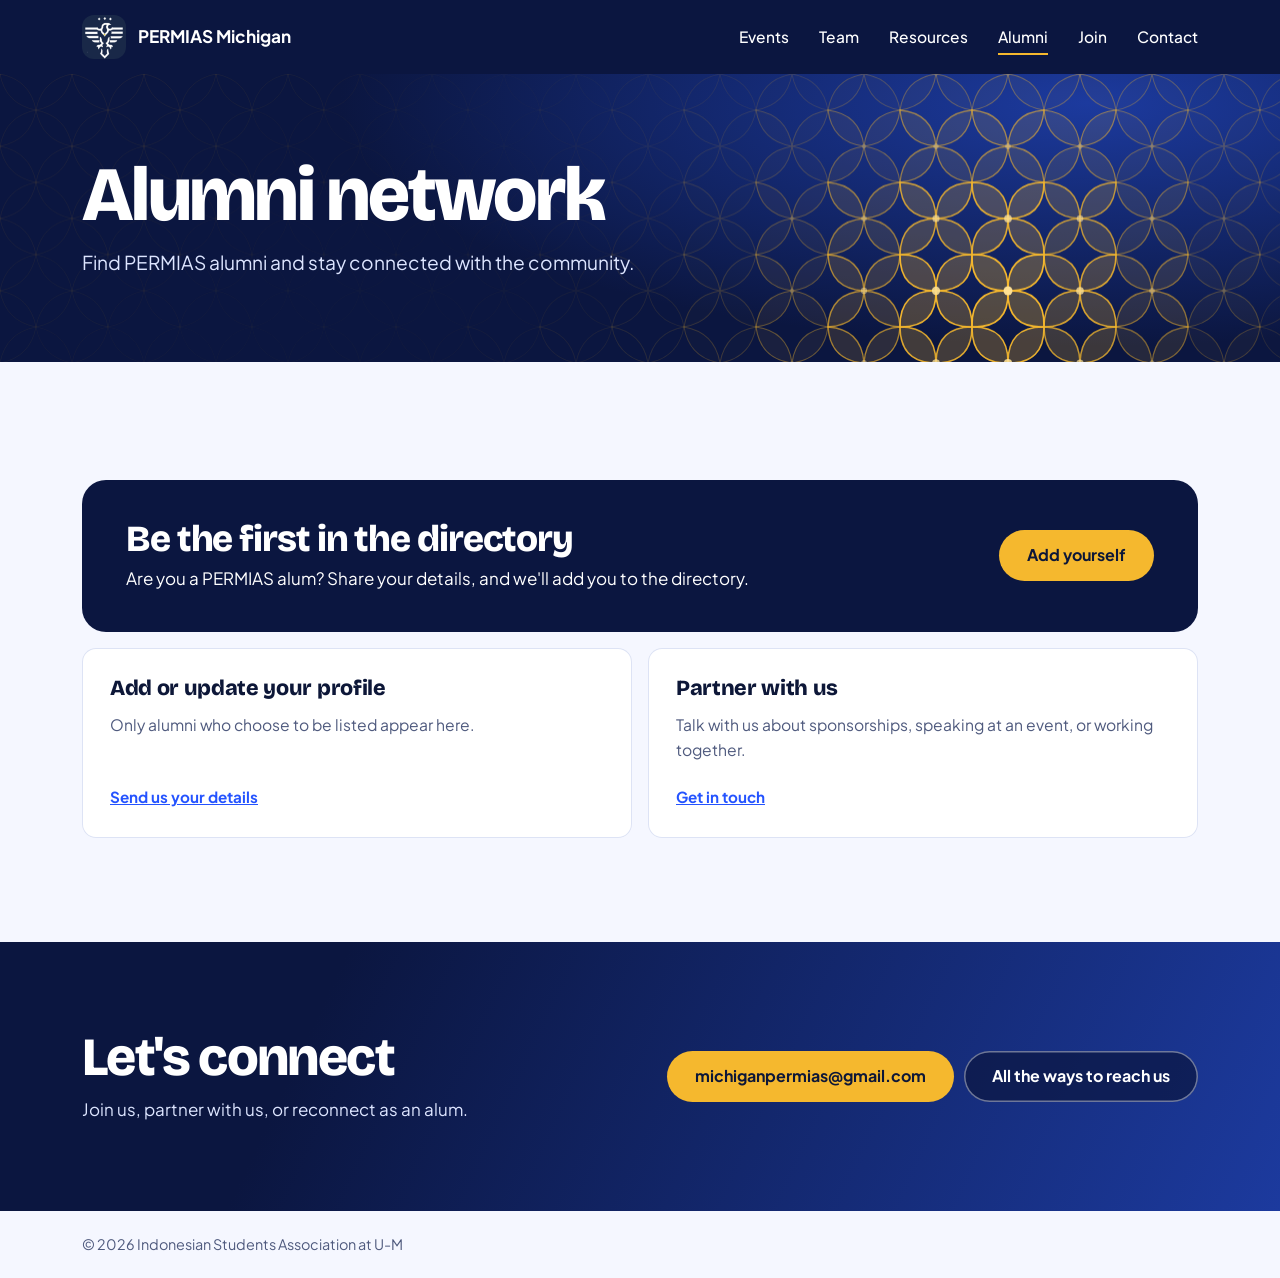
==== commit 24f4e8ea: "Show other upcoming events under the next event Co-Authored-By: Claude Opus 5.5 <noreply@anthropic.c" ====
--- a/alumni.html
+++ b/alumni.html
@@ -20,7 +20,7 @@
 <link rel="preconnect" href="https://fonts.googleapis.com">
 <link rel="preconnect" href="https://fonts.gstatic.com" crossorigin>
 <link href="https://fonts.googleapis.com/css2?family=Bricolage+Grotesque:opsz,wght@12..96,600;12..96,800&family=Plus+Jakarta+Sans:wght@400;500;700&display=swap" rel="stylesheet">
-<link rel="stylesheet" href="css/styles.css?v=20261106b">
+<link rel="stylesheet" href="css/styles.css?v=20261106c">
 </head>
 <body data-page="alumni">
 <a class="skip" href="#main">Skip to content</a>
@@ -45,7 +45,7 @@
 </section>
 </main>
 <footer id="site-foot"></footer>
-<script src="js/content.js?v=20261106b"></script>
-<script src="js/main.js?v=20261106b"></script>
+<script src="js/content.js?v=20261106c"></script>
+<script src="js/main.js?v=20261106c"></script>
 </body>
 </html>
--- a/css/styles.css
+++ b/css/styles.css
@@ -307,6 +307,11 @@
 .next-kick{font-size:.9rem;font-weight:700;color:var(--gold-ink)}
 .next-title{font:800 1.4rem/1.2 "Bricolage Grotesque",sans-serif;text-decoration:none}
 .next-title:hover{text-decoration:underline}
+.next-more{display:flex;flex-wrap:wrap;align-items:center;gap:6px 22px;padding-block:12px 18px;border-top:1px solid var(--line);font-size:.92rem}
+.next-more span{color:var(--soft);font-weight:600}
+.next-more a{color:var(--ink);text-decoration:none}
+.next-more a b{color:var(--blue);margin-right:2px}
+.next-more a:hover{text-decoration:underline}
 .cal-links{display:flex;flex-wrap:wrap;gap:8px}
 .btn.cal{padding:11px 18px;background:#fff;color:var(--ink);box-shadow:inset 0 0 0 1px var(--line);font-size:.92rem}
 .btn.cal:hover{box-shadow:inset 0 0 0 1px var(--blue)}
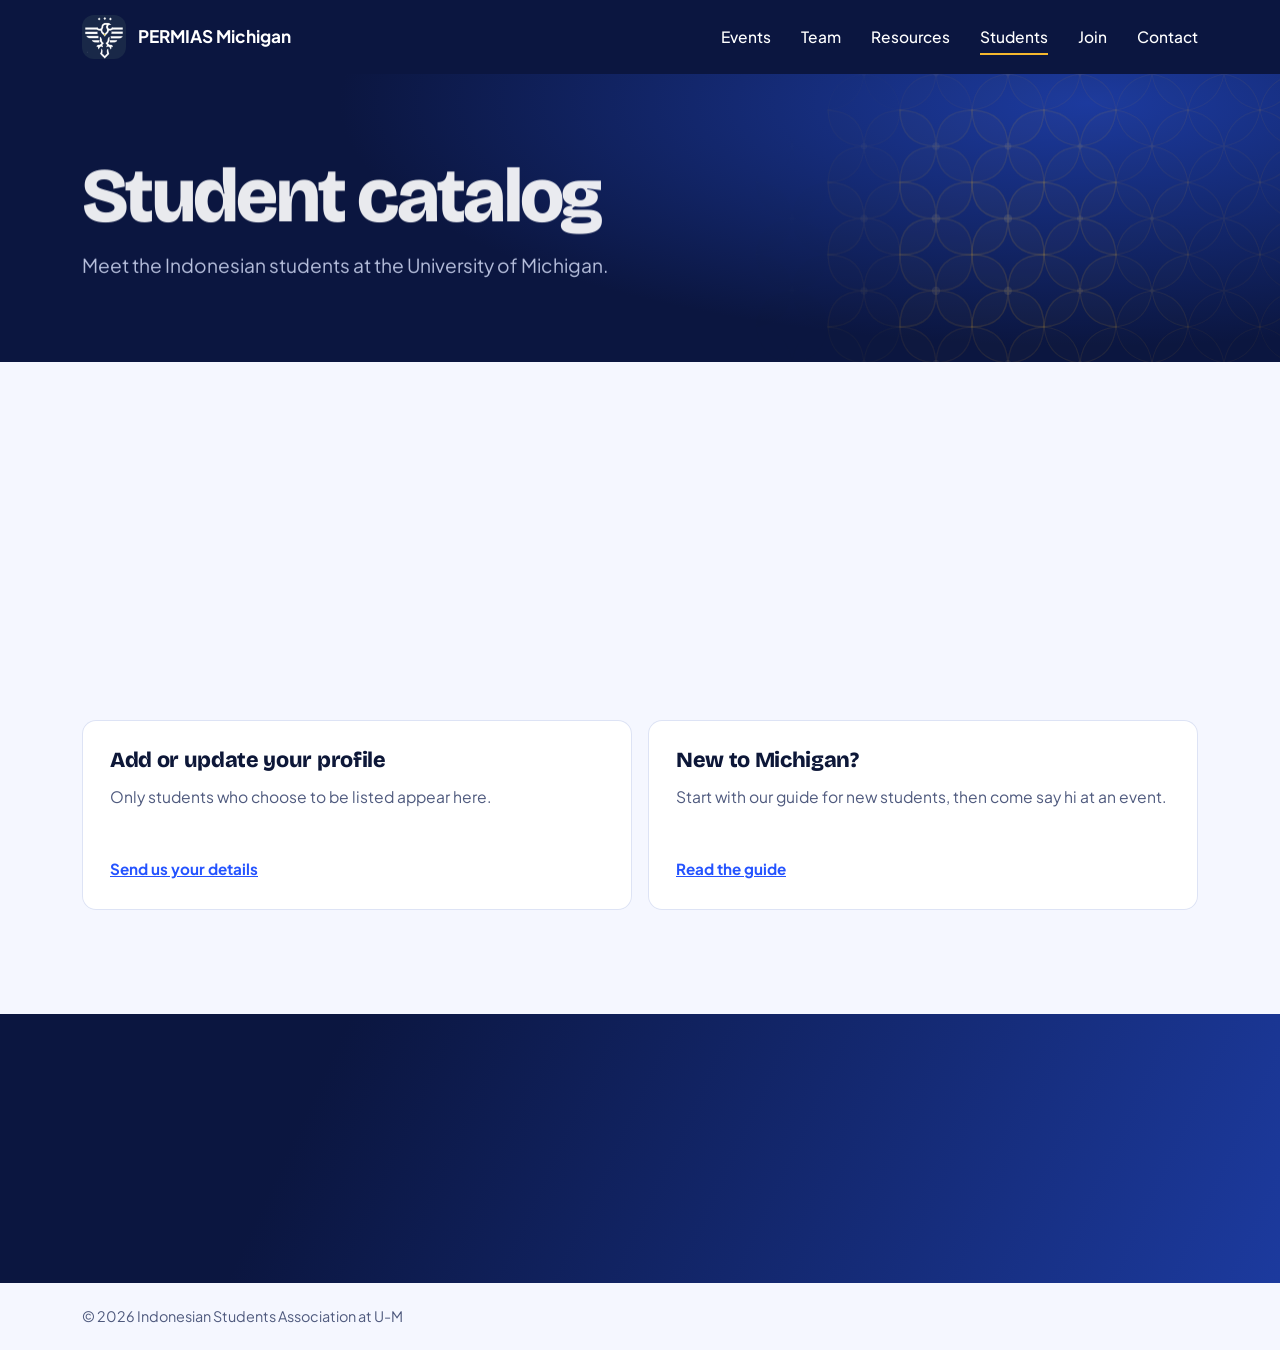
==== commit 22091aec: "Replace alumni network with a student catalog Co-Authored-By: Claude Opus 5.5 <noreply@anthropic.com" ====
--- a/alumni.html
+++ b/alumni.html
@@ -1,51 +1 @@
-<!doctype html>
-<html lang="en">
-<head>
-<meta charset="utf-8">
-<meta name="viewport" content="width=device-width, initial-scale=1">
-<title>Alumni | PERMIAS Michigan</title>
-<meta name="description" content="Find PERMIAS Michigan alumni and stay connected with the Indonesian Students Association at the University of Michigan.">
-<link rel="canonical" href="https://permias-michigan.github.io/alumni.html">
-<meta name="theme-color" content="#0B1640">
-<meta property="og:type" content="website">
-<meta property="og:site_name" content="PERMIAS Michigan">
-<meta property="og:title" content="Alumni | PERMIAS Michigan">
-<meta property="og:description" content="Find PERMIAS alumni and stay connected.">
-<meta property="og:url" content="https://permias-michigan.github.io/alumni.html">
-<meta property="og:image" content="https://permias-michigan.github.io/assets/og.jpg">
-<meta property="og:image:width" content="1200">
-<meta property="og:image:height" content="630">
-<meta name="twitter:card" content="summary_large_image">
-<link rel="icon" href="assets/favicon.png">
-<link rel="preconnect" href="https://fonts.googleapis.com">
-<link rel="preconnect" href="https://fonts.gstatic.com" crossorigin>
-<link href="https://fonts.googleapis.com/css2?family=Bricolage+Grotesque:opsz,wght@12..96,600;12..96,800&family=Plus+Jakarta+Sans:wght@400;500;700&display=swap" rel="stylesheet">
-<link rel="stylesheet" href="css/styles.css?v=20261106c">
-</head>
-<body data-page="alumni">
-<a class="skip" href="#main">Skip to content</a>
-<header id="bar" class="bar"></header>
-<main id="main">
-<section class="page-head" data-batik><div class="wrap"><h1>Alumni network</h1><p>Find PERMIAS alumni and stay connected with the community.</p></div></section>
-<section class="wrap sec">
-  <div id="alumni-tools" class="alumni-tools reveal">
-    <label>Search<input id="alumni-search" type="search" placeholder="Name, field, company, or city"></label>
-    <label>Graduation year<select id="alumni-year"><option value="">All years</option></select></label>
-  </div>
-  <p id="alumni-count" class="note" aria-live="polite"></p>
-  <ul id="alumni-list" class="alumni-list"></ul>
-  <div id="alumni-empty" class="join-row reveal" hidden>
-    <div><h2>Be the first in the directory</h2><p>Are you a PERMIAS alum? Share your details, and we'll add you to the directory.</p></div>
-    <a id="alumni-add-first" class="btn sun" href="#">Add yourself</a>
-  </div>
-  <div class="alumni-actions">
-    <div class="res-card reveal"><h3>Add or update your profile</h3><p>Only alumni who choose to be listed appear here.</p><a id="alumni-add" class="c-go" href="#">Send us your details</a></div>
-    <div class="res-card reveal"><h3>Partner with us</h3><p>Talk with us about sponsorships, speaking at an event, or working together.</p><a class="c-go" href="mailto:michiganpermias@gmail.com?subject=Partnering%20with%20PERMIAS%20Michigan">Get in touch</a></div>
-  </div>
-</section>
-</main>
-<footer id="site-foot"></footer>
-<script src="js/content.js?v=20261106c"></script>
-<script src="js/main.js?v=20261106c"></script>
-</body>
-</html>
+<!doctype html><meta charset="utf-8"><title>Student catalog | PERMIAS Michigan</title><meta http-equiv="refresh" content="0; url=students.html"><link rel="canonical" href="https://permias-michigan.github.io/students.html"><a href="students.html">Go to the student catalog</a>
